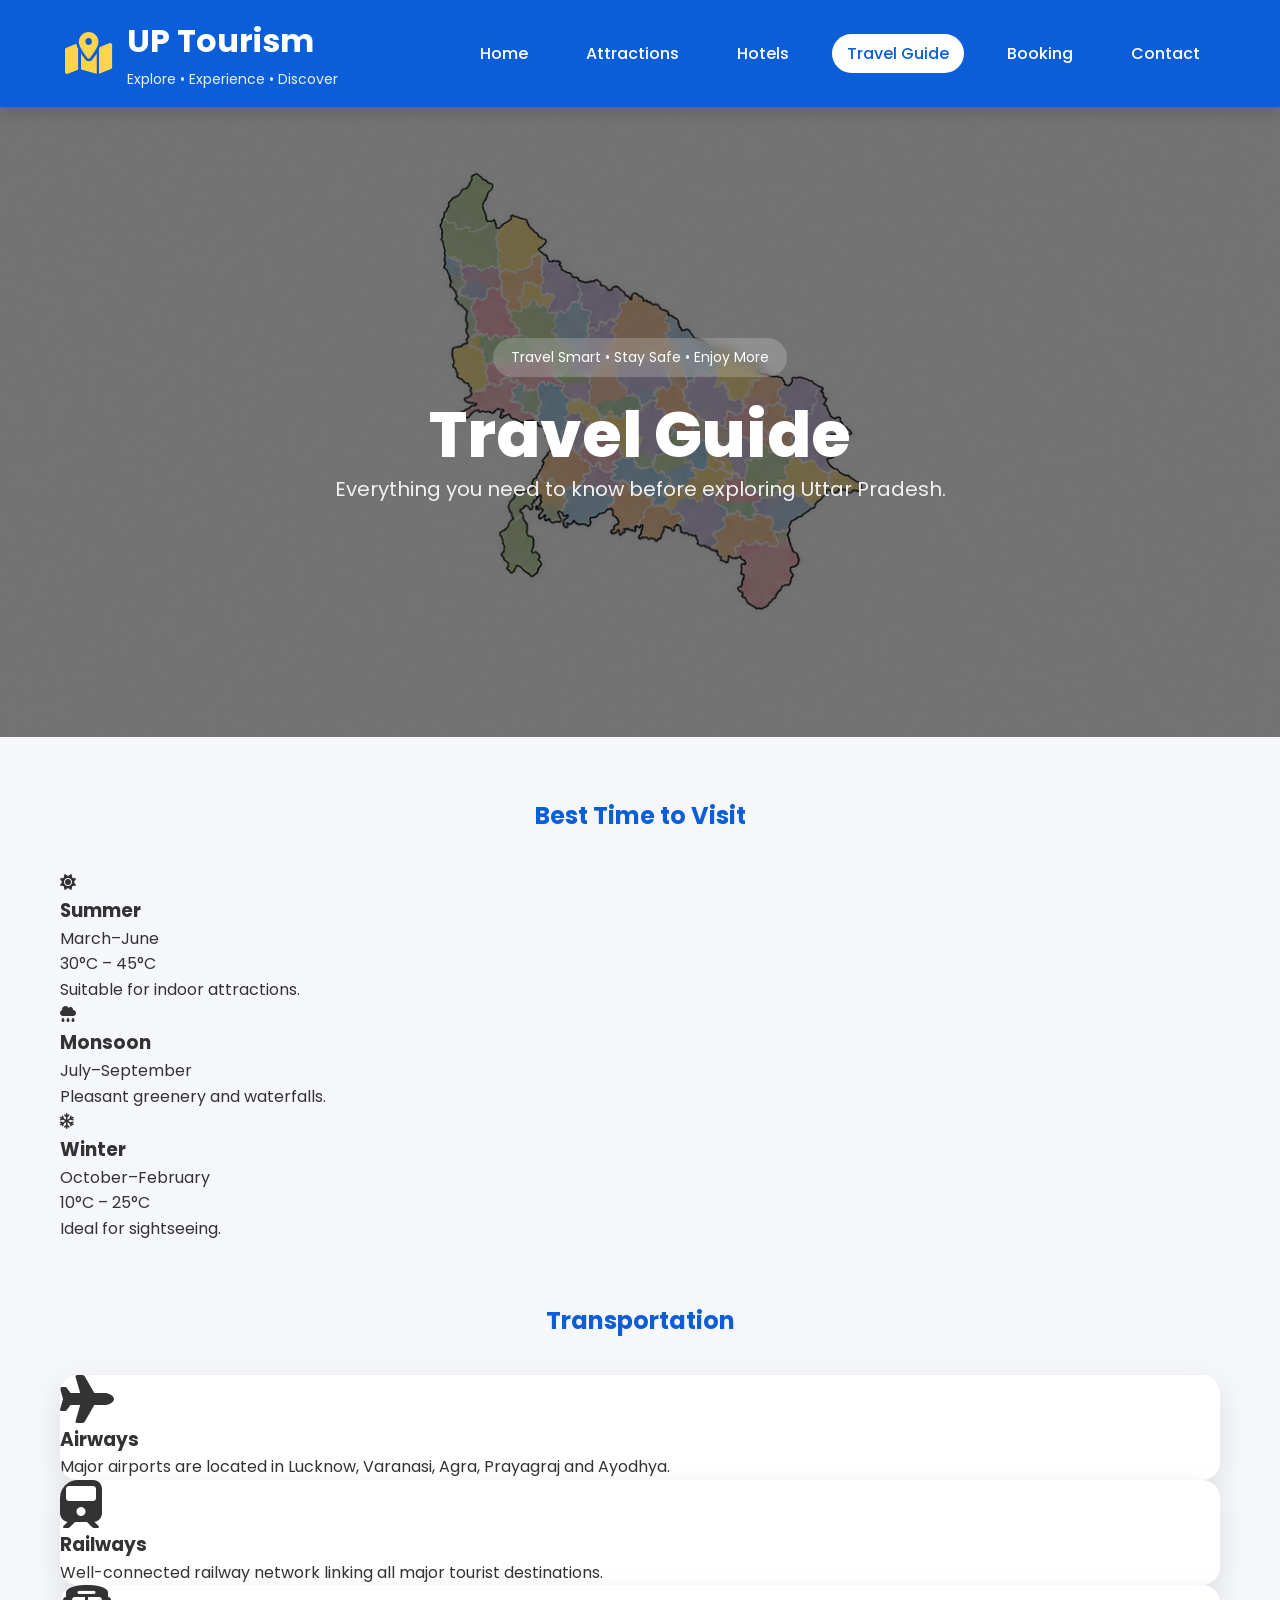
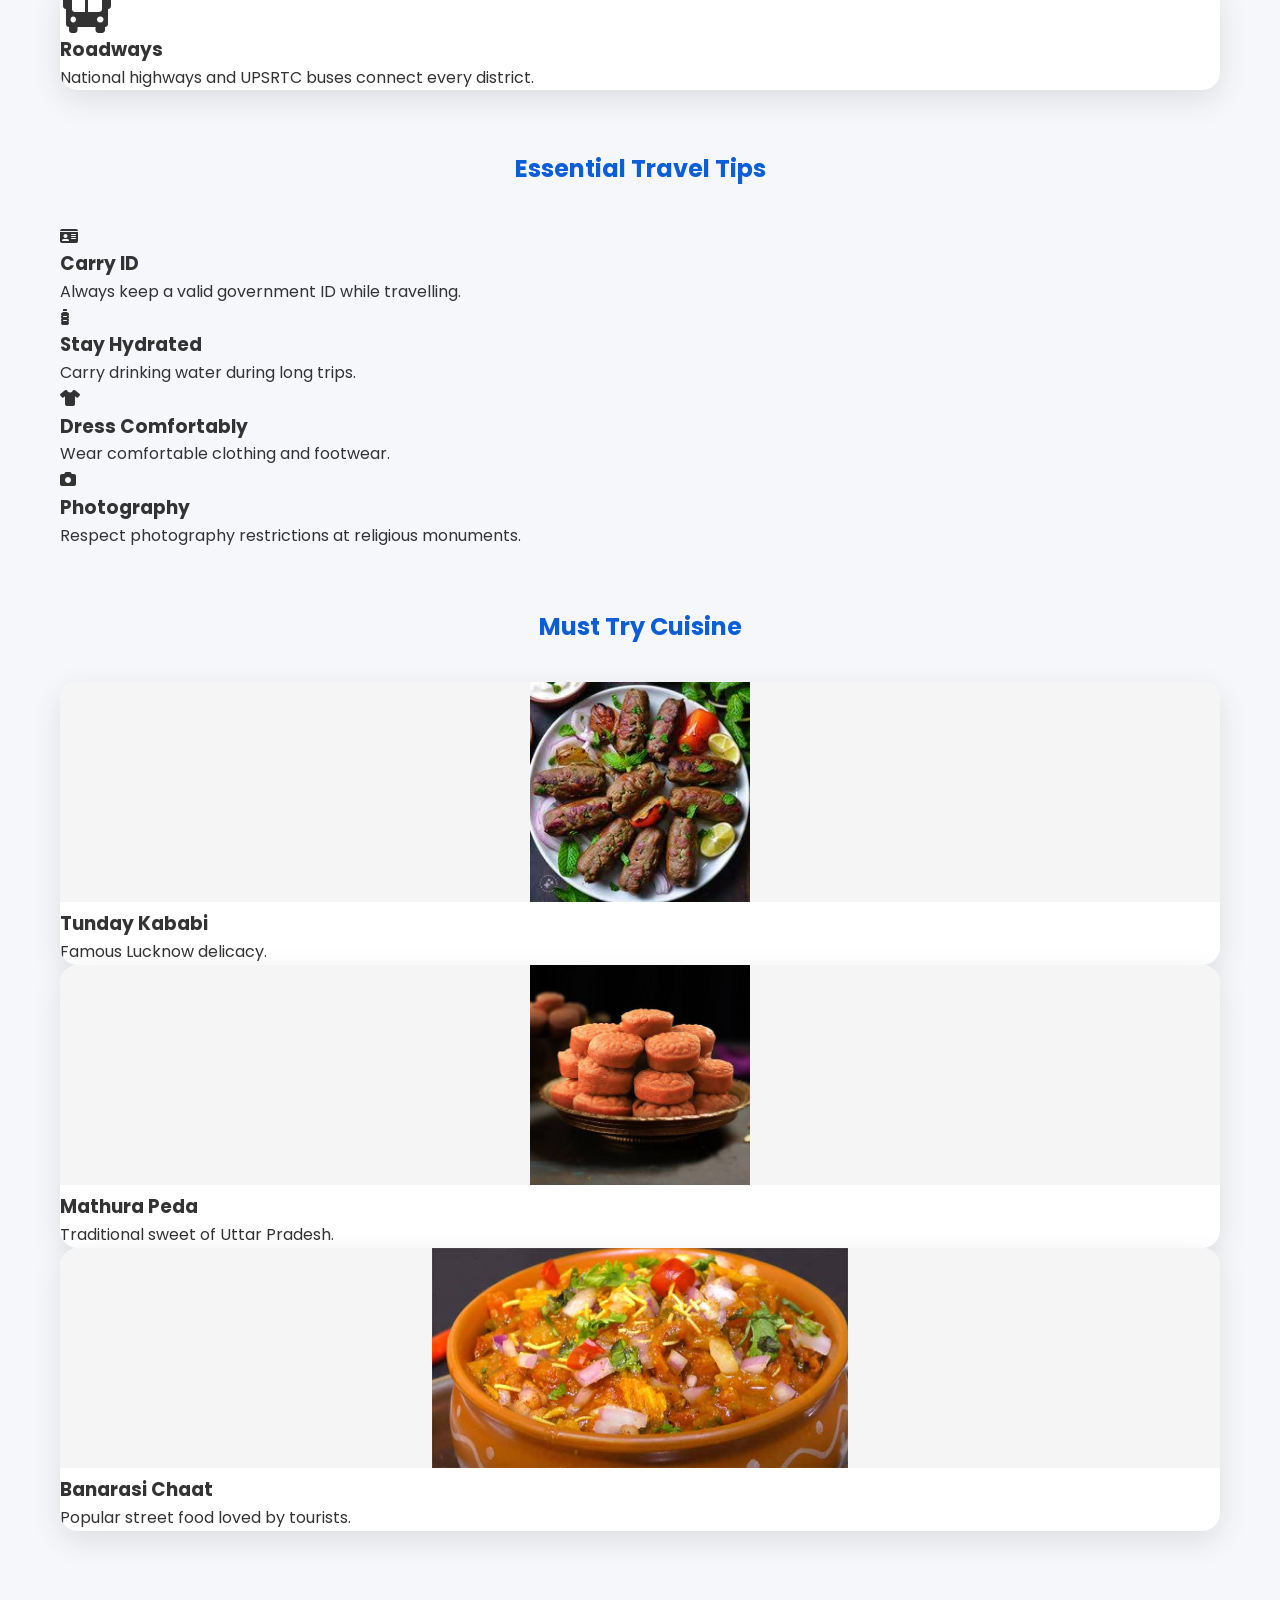
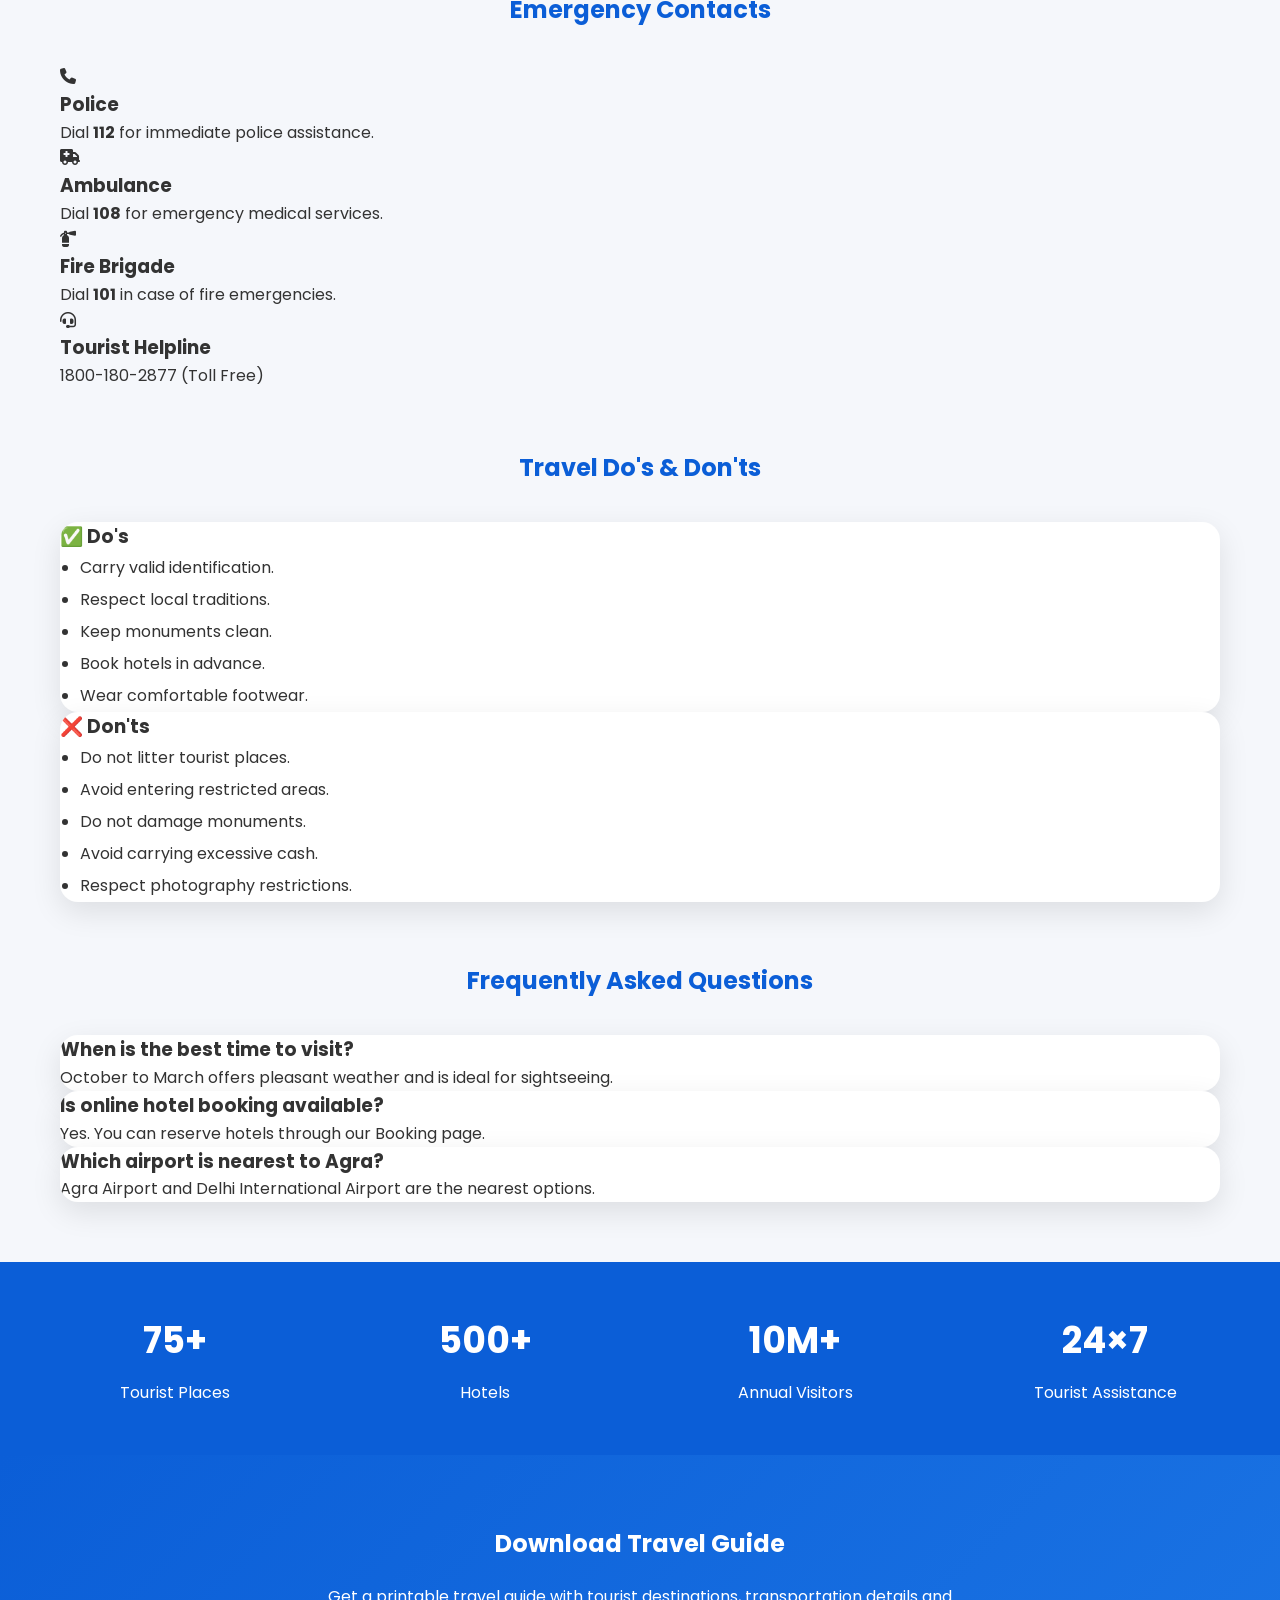
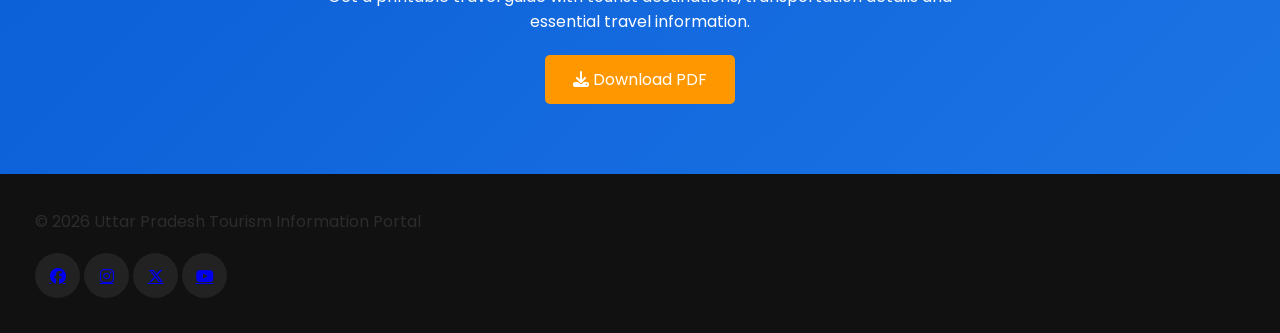
==== guides.html @ f246dde7 "Initial commit" ====
<!DOCTYPE html>
<html lang="en">

<head>

<meta charset="UTF-8">

<meta name="viewport" content="width=device-width, initial-scale=1.0">

<title>Travel Guide | Uttar Pradesh Tourism</title>

<link rel="stylesheet" href="css/style.css">

<link rel="preconnect" href="https://fonts.googleapis.com">

<link rel="preconnect" href="https://fonts.gstatic.com" crossorigin>

<link href="https://fonts.googleapis.com/css2?family=Poppins:wght@300;400;500;600;700&display=swap" rel="stylesheet">

<link rel="stylesheet" href="https://cdnjs.cloudflare.com/ajax/libs/font-awesome/6.7.1/css/all.min.css">

</head>

<body>

<header>

<nav>

<div class="logo">

<i class="fa-solid fa-map-location-dot"></i>

<div>

<h2>UP Tourism</h2>

<small>Explore • Experience • Discover</small>

</div>

</div>

<ul>

<li><a href="index.html">Home</a></li>

<li><a href="attractions.html">Attractions</a></li>

<li><a href="hotels.html">Hotels</a></li>

<li><a href="guides.html" class="active">Travel Guide</a></li>

<li><a href="booking.html">Booking</a></li>

<li><a href="contact.html">Contact</a></li>

</ul>

</nav>

</header>

<!-- Hero -->

<section class="hero">

<div class="overlay"></div>

<div class="hero-content">

<span class="hero-tag">

Travel Smart • Stay Safe • Enjoy More

</span>

<h1>Travel Guide</h1>

<p>

Everything you need to know before exploring Uttar Pradesh.

</p>

</div>

</section>

<!-- Best Time -->

<section class="section">

<h2>Best Time to Visit</h2>

<div class="features">

<div class="feature">

<i class="fa-solid fa-sun"></i>

<h3>Summer</h3>

<p>

March–June

<br>

30°C – 45°C

<br>

Suitable for indoor attractions.

</p>

</div>

<div class="feature">

<i class="fa-solid fa-cloud-rain"></i>

<h3>Monsoon</h3>

<p>

July–September

<br>

Pleasant greenery and waterfalls.

</p>

</div>

<div class="feature">

<i class="fa-regular fa-snowflake"></i>

<h3>Winter</h3>

<p>

October–February

<br>

10°C – 25°C

<br>

Ideal for sightseeing.

</p>

</div>

</div>

</section>

<!-- Transportation -->

<section class="section">

<h2>Transportation</h2>

<div class="cards">

<div class="card">

<i class="fa-solid fa-plane fa-3x"></i>

<h3>Airways</h3>

<p>

Major airports are located in Lucknow,
Varanasi, Agra, Prayagraj and Ayodhya.

</p>

</div>

<div class="card">

<i class="fa-solid fa-train fa-3x"></i>

<h3>Railways</h3>

<p>

Well-connected railway network linking
all major tourist destinations.

</p>

</div>

<div class="card">

<i class="fa-solid fa-bus fa-3x"></i>

<h3>Roadways</h3>

<p>

National highways and UPSRTC buses
connect every district.

</p>

</div>

</div>

</section>

<!-- Travel Tips -->

<section class="section why">

<h2>Essential Travel Tips</h2>

<div class="features">

<div class="feature">

<i class="fa-solid fa-id-card"></i>

<h3>Carry ID</h3>

<p>

Always keep a valid government ID
while travelling.

</p>

</div>

<div class="feature">

<i class="fa-solid fa-bottle-water"></i>

<h3>Stay Hydrated</h3>

<p>

Carry drinking water during long trips.

</p>

</div>

<div class="feature">

<i class="fa-solid fa-shirt"></i>

<h3>Dress Comfortably</h3>

<p>

Wear comfortable clothing and footwear.

</p>

</div>

<div class="feature">

<i class="fa-solid fa-camera"></i>

<h3>Photography</h3>

<p>

Respect photography restrictions at
religious monuments.

</p>

</div>

</div>

</section>

<!-- Local Food -->

<section class="section">

<h2>Must Try Cuisine</h2>

<div class="cards">

<div class="card">

<img src="images/kebab.jpg">

<h3>Tunday Kababi</h3>

<p>

Famous Lucknow delicacy.

</p>

</div>

<div class="card">

<img src="images/peda.jpg">

<h3>Mathura Peda</h3>

<p>

Traditional sweet of Uttar Pradesh.

</p>

</div>

<div class="card">

<img src="images/chaat.jpg">

<h3>Banarasi Chaat</h3>

<p>

Popular street food loved by tourists.

</p>

</div>

</div>

</section>
<!-- ================= Emergency Contacts ================= -->

<section class="section">

    <h2>Emergency Contacts</h2>

    <div class="features">

        <div class="feature">

            <i class="fa-solid fa-phone"></i>

            <h3>Police</h3>

            <p>Dial <strong>112</strong> for immediate police assistance.</p>

        </div>

        <div class="feature">

            <i class="fa-solid fa-truck-medical"></i>

            <h3>Ambulance</h3>

            <p>Dial <strong>108</strong> for emergency medical services.</p>

        </div>

        <div class="feature">

            <i class="fa-solid fa-fire-extinguisher"></i>

            <h3>Fire Brigade</h3>

            <p>Dial <strong>101</strong> in case of fire emergencies.</p>

        </div>

        <div class="feature">

            <i class="fa-solid fa-headset"></i>

            <h3>Tourist Helpline</h3>

            <p>1800-180-2877 (Toll Free)</p>

        </div>

    </div>

</section>

<!-- ================= Do's & Don'ts ================= -->

<section class="section why">

    <h2>Travel Do's & Don'ts</h2>

    <div class="cards">

        <div class="card">

            <h3>✅ Do's</h3>

            <ul style="padding-left:20px; line-height:2;">

                <li>Carry valid identification.</li>

                <li>Respect local traditions.</li>

                <li>Keep monuments clean.</li>

                <li>Book hotels in advance.</li>

                <li>Wear comfortable footwear.</li>

            </ul>

        </div>

        <div class="card">

            <h3>❌ Don'ts</h3>

            <ul style="padding-left:20px; line-height:2;">

                <li>Do not litter tourist places.</li>

                <li>Avoid entering restricted areas.</li>

                <li>Do not damage monuments.</li>

                <li>Avoid carrying excessive cash.</li>

                <li>Respect photography restrictions.</li>

            </ul>

        </div>

    </div>

</section>

<!-- ================= FAQs ================= -->

<section class="section">

    <h2>Frequently Asked Questions</h2>

    <div class="cards">

        <div class="card">

            <h3>When is the best time to visit?</h3>

            <p>

                October to March offers pleasant weather and is ideal
                for sightseeing.

            </p>

        </div>

        <div class="card">

            <h3>Is online hotel booking available?</h3>

            <p>

                Yes. You can reserve hotels through our Booking page.

            </p>

        </div>

        <div class="card">

            <h3>Which airport is nearest to Agra?</h3>

            <p>

                Agra Airport and Delhi International Airport are the
                nearest options.

            </p>

        </div>

    </div>

</section>

<!-- ================= Statistics ================= -->

<section class="stats">

    <div>

        <h2>75+</h2>

        <p>Tourist Places</p>

    </div>

    <div>

        <h2>500+</h2>

        <p>Hotels</p>

    </div>

    <div>

        <h2>10M+</h2>

        <p>Annual Visitors</p>

    </div>

    <div>

        <h2>24×7</h2>

        <p>Tourist Assistance</p>

    </div>

</section>

<!-- ================= Download Guide ================= -->

<section class="newsletter">

    <h2>Download Travel Guide</h2>

    <p>

        Get a printable travel guide with tourist destinations,
        transportation details and essential travel information.

    </p>

    <a href="#" class="btn">

        <i class="fa-solid fa-download"></i>

        Download PDF

    </a>

</section>

<!-- ================= Footer ================= -->

<footer>

    <p>

        © 2026 Uttar Pradesh Tourism Information Portal

    </p>

    <div class="social">

        <a href="#"><i class="fab fa-facebook"></i></a>

        <a href="#"><i class="fab fa-instagram"></i></a>

        <a href="#"><i class="fab fa-x-twitter"></i></a>

        <a href="#"><i class="fab fa-youtube"></i></a>

    </div>

</footer>

<button id="topBtn" onclick="topFunction()">

    <i class="fa-solid fa-arrow-up"></i>

</button>

<script src="js/script.js"></script>

</body>

</html>
---- css/style.css ----
/* ===========================
   Uttar Pradesh Tourism Portal
   Main Stylesheet
=========================== */

/* Google Font */
@import url('https://fonts.googleapis.com/css2?family=Poppins:wght@300;400;500;600;700;800&display=swap');

/* Reset */
*{
    margin:0;
    padding:0;
    box-sizing:border-box;
    font-family:'Poppins',sans-serif;
}

html{
    scroll-behavior:smooth;
}

body{
    background:#f5f7fb;
    color:#333;
    line-height:1.6;
}

/* ---------------- Navbar ---------------- */

header{
    position:sticky;
    top:0;
    z-index:1000;
    background:#0b5ed7;
    box-shadow:0 5px 15px rgba(0,0,0,.15);
}

nav{
    max-width:1200px;
    margin:auto;
    display:flex;
    justify-content:space-between;
    align-items:center;
    padding:15px 25px;
}

.logo{
    display:flex;
    align-items:center;
    gap:15px;
    color:white;
}

.logo i{
    font-size:42px;
    color:#ffd54f;
}

.logo h2{
    font-size:32px;
    font-weight:700;
}

.logo small{
    color:#e8f0ff;
    font-size:14px;
}

nav ul{
    display:flex;
    align-items:center;
    list-style:none;
    gap:28px;
    margin:0;
    padding:0;
}

nav ul li{
    margin:0;
}

nav ul li a{
    color:white;
    text-decoration:none;
    font-weight:500;
    padding:8px 15px;
    border-radius:30px;
    transition:.3s;
}

nav ul li a:hover,
nav ul li a.active{
    background:#ffffff;
    color:#0b5ed7;
}
/* ---------------- Hero ---------------- */

.hero{

    position:relative;
    height:70vh;

    background:url("../images/hero1.jpg")
    center center/cover no-repeat;

    display:flex;
    justify-content:center;
    align-items:center;
    text-align:center;

    overflow:hidden;

}

.overlay{

    position:absolute;
    inset:0;
    background:linear-gradient(rgba(0,0,0,.55),
    rgba(0,0,0,.55));

}

.hero-content{

    position:relative;
    z-index:2;
    max-width:750px;
    color:white;

}

.hero-tag{

    display:inline-block;
    background:rgba(255,255,255,.2);
    padding:8px 18px;
    border-radius:30px;
    margin-bottom:20px;
    font-size:14px;
    backdrop-filter:blur(5px);

}

.hero h1{
    font-size:64px;
    font-weight:800;
    line-height:1.2;
}

.hero p{
    font-size:20px;
    color:#f1f1f1;
}

.hero-buttons{

    margin-top:20px;

}

.hero-content{
    animation:fadeUp 1s ease;
}

@keyframes fadeUp{

    from{
        opacity:0;
        transform:translateY(50px);
    }

    to{
        opacity:1;
        transform:translateY(0);
    }

}

/* Search */

.search-box{
    display:flex;
    justify-content:center;
    margin-bottom:25px;
}

.search-box input{

    width:320px;
    padding:12px;
    border:none;
    border-radius:5px 0 0 5px;
    outline:none;

}

.search-box button{

    background:#ff9800;
    color:#fff;
    border:none;
    padding:12px 18px;
    cursor:pointer;
    border-radius:0 5px 5px 0;

}

.search-box button:hover{

    background:#e68900;

}

/* Button */

.btn{

    display:inline-block;
    background:#ff9800;
    color:white;
    padding:12px 28px;
    text-decoration:none;
    border-radius:5px;
    transition:.3s;

}

.btn:hover{

    background:#e68900;
    transform:translateY(-2px);

}

.btn-outline{

    background:transparent;
    border:2px solid white;
    margin-left:15px;

}

.btn-outline:hover{

    background:white;
    color:#0b5ed7;

}
/* ---------------- Sections ---------------- */

.section{

    max-width:1200px;
    margin:60px auto;
    padding:0 20px;

}

.section h2{

    text-align:center;
    color:#0b5ed7;
    margin-bottom:35px;

}
.section-text{

    text-align:center;

    max-width:700px;

    margin:0 auto 40px;

    color:#666;

}

/* ---------------- Cards ---------------- */

.card{

    background:white;
    border-radius:18px;
    overflow:hidden;

    transition:.4s;

    box-shadow:0 10px 30px rgba(0,0,0,.1);

}

.card:hover{

    transform:translateY(-12px);

    box-shadow:0 20px 45px rgba(0,0,0,.2);

}

.card img{

    height:220px;
    width:100%;
    object-fit:cover;

    transition:.4s;

}

.card:hover img{

    transform:scale(1.08);

}

.card-content{

    padding:20px;

}

.card-content h3{

    margin-bottom:10px;

}

.card-content p{

    color:#666;
    margin-bottom:15px;

}

.card-content a{

    color:#0b5ed7;
    font-weight:600;
    text-decoration:none;

}

.card{
    cursor:pointer;
}

.card img{
    transition:.4s;
}

.card:hover img{
    transform:scale(1.08);
}

/* ---------------- Features ---------------- */

.feature{
    transition:.35s;
}

.feature:hover{
    transform:translateY(-12px);
    box-shadow:0 15px 35px rgba(0,0,0,.15);
}

.feature i{

    transition:.3s;

}

.feature:hover i{

    transform:rotate(10deg) scale(1.15);

}

/* ---------------- Statistics ---------------- */

.stats{

    background:#0b5ed7;
    color:white;
    display:grid;
    grid-template-columns:repeat(auto-fit,minmax(200px,1fr));
    text-align:center;
    padding:50px 20px;
    margin-top:60px;

}

.stats h2{

    font-size:36px;

}

.stats p{

    margin-top:10px;

}
.stat-box{

    padding:25px;

}

.stat-box h2{

    font-size:48px;

    margin-bottom:10px;

}

/* ---------------- Footer ---------------- */

footer{

    background:#111;

    padding:35px;

}

footer p{

    opacity:.8;

}

.social{

    margin-top:18px;

}

.social a{

    display:inline-flex;

    justify-content:center;

    align-items:center;

    width:45px;

    height:45px;

    background:#222;

    border-radius:50%;

}

.social a:hover{

    transform:translateY(-5px);

}

/* ---------------- Responsive ---------------- */

@media(max-width:768px){

nav{

flex-direction:column;

}

nav ul{

margin-top:15px;
flex-wrap:wrap;
justify-content:center;

}

nav ul li{

margin:8px 10px;

}

.hero h1{

font-size:36px;

}

.hero p{

font-size:16px;

}

.search-box{

flex-direction:column;
align-items:center;

}

.search-box input{

width:100%;
max-width:320px;
border-radius:5px;
margin-bottom:10px;

}

.search-box button{

border-radius:5px;
width:120px;

}

}
#topBtn{
    position:fixed;
    bottom:20px;
    right:20px;
    background:#0b5ed7;
    color:white;
    border:none;
    padding:12px 16px;
    font-size:20px;
    border-radius:50%;
    cursor:pointer;
    display:none;
    box-shadow:0 4px 10px rgba(0,0,0,.3);
}

#topBtn:hover{
    background:#ff9800;
}

.newsletter{

    background:linear-gradient(135deg,#0b5ed7,#1b74e4);

    color:white;

    text-align:center;

    padding:70px 20px;

}

.newsletter p{

    margin:20px auto;

    max-width:650px;

}

.newsletter-box{

    display:flex;

    justify-content:center;

    flex-wrap:wrap;

    gap:10px;

    margin-top:30px;

}

.newsletter-box input{

    width:330px;

    padding:14px;

    border:none;

    border-radius:6px;

    outline:none;

}

.newsletter-box button{

    padding:14px 30px;

    border:none;

    background:#ff9800;

    color:white;

    cursor:pointer;

    border-radius:6px;

    transition:.3s;

}

.newsletter-box button:hover{

    background:#e68900;

}

.fade{

    opacity:0;

    transform:translateY(40px);

    transition:all .8s ease;

}

.fade.show{

    opacity:1;

    transform:translateY(0);

}
.admin-table{

    width:100%;

    border-collapse:collapse;

    background:#fff;

    border-radius:10px;

    overflow:hidden;

    box-shadow:0 5px 15px rgba(0,0,0,.1);

}

.admin-table th{

    background:#0b5ed7;

    color:#fff;

    padding:15px;

    text-align:left;

}

.admin-table td{

    padding:15px;

    border-bottom:1px solid #eee;

}

.admin-table tr:hover{

    background:#f5f7fb;

}

.status{

    padding:6px 12px;

    border-radius:20px;

    font-size:13px;

    font-weight:600;

}

.confirmed{

    background:#d4edda;

    color:#155724;

}

.pending{

    background:#fff3cd;

    color:#856404;

}

.cancelled{

    background:#f8d7da;

    color:#721c24;

}
/* ================= Admin Login ================= */

.login-page{

height:100vh;

display:flex;

justify-content:center;

align-items:center;

background:linear-gradient(rgba(0,0,0,.55),rgba(0,0,0,.55)),
url("../images/tajmahal.jpg") center/cover;

}

.login-box{

width:400px;

background:rgba(255,255,255,.95);

padding:40px;

border-radius:20px;

text-align:center;

box-shadow:0 20px 40px rgba(0,0,0,.25);

backdrop-filter:blur(8px);

}

.login-icon{

width:90px;

height:90px;

margin:auto;

border-radius:50%;

background:#0b5ed7;

display:flex;

align-items:center;

justify-content:center;

color:white;

font-size:40px;

margin-bottom:20px;

}

.login-box h1{

color:#0b5ed7;

margin-bottom:5px;

}

.login-box p{

margin-bottom:30px;

color:#666;

}

.input-box{

display:flex;

align-items:center;

background:#f5f5f5;

border-radius:30px;

padding:0 15px;

margin-bottom:20px;

border:1px solid #ddd;

}

.input-box i{

color:#0b5ed7;

margin-right:10px;

}

.input-box input{

width:100%;

padding:14px;

border:none;

background:none;

outline:none;

font-size:15px;

}

.input-box:focus-within{

border-color:#0b5ed7;

box-shadow:0 0 10px rgba(11,94,215,.25);

}

.remember{

text-align:left;

margin-bottom:20px;

font-size:14px;

}

.login-btn{

width:100%;

padding:14px;

border:none;

border-radius:30px;

background:#0b5ed7;

color:white;

font-size:17px;

font-weight:600;

cursor:pointer;

transition:.3s;

}

.login-btn:hover{

background:#0849a6;

transform:translateY(-3px);

}

.back-home{

display:block;

margin-top:20px;

text-decoration:none;

color:#0b5ed7;

font-weight:600;

}

.back-home:hover{

color:#ff9800;

}
.card img{

    width:100%;

    height:220px;

    object-fit:contain;

    background:#f5f5f5;

}
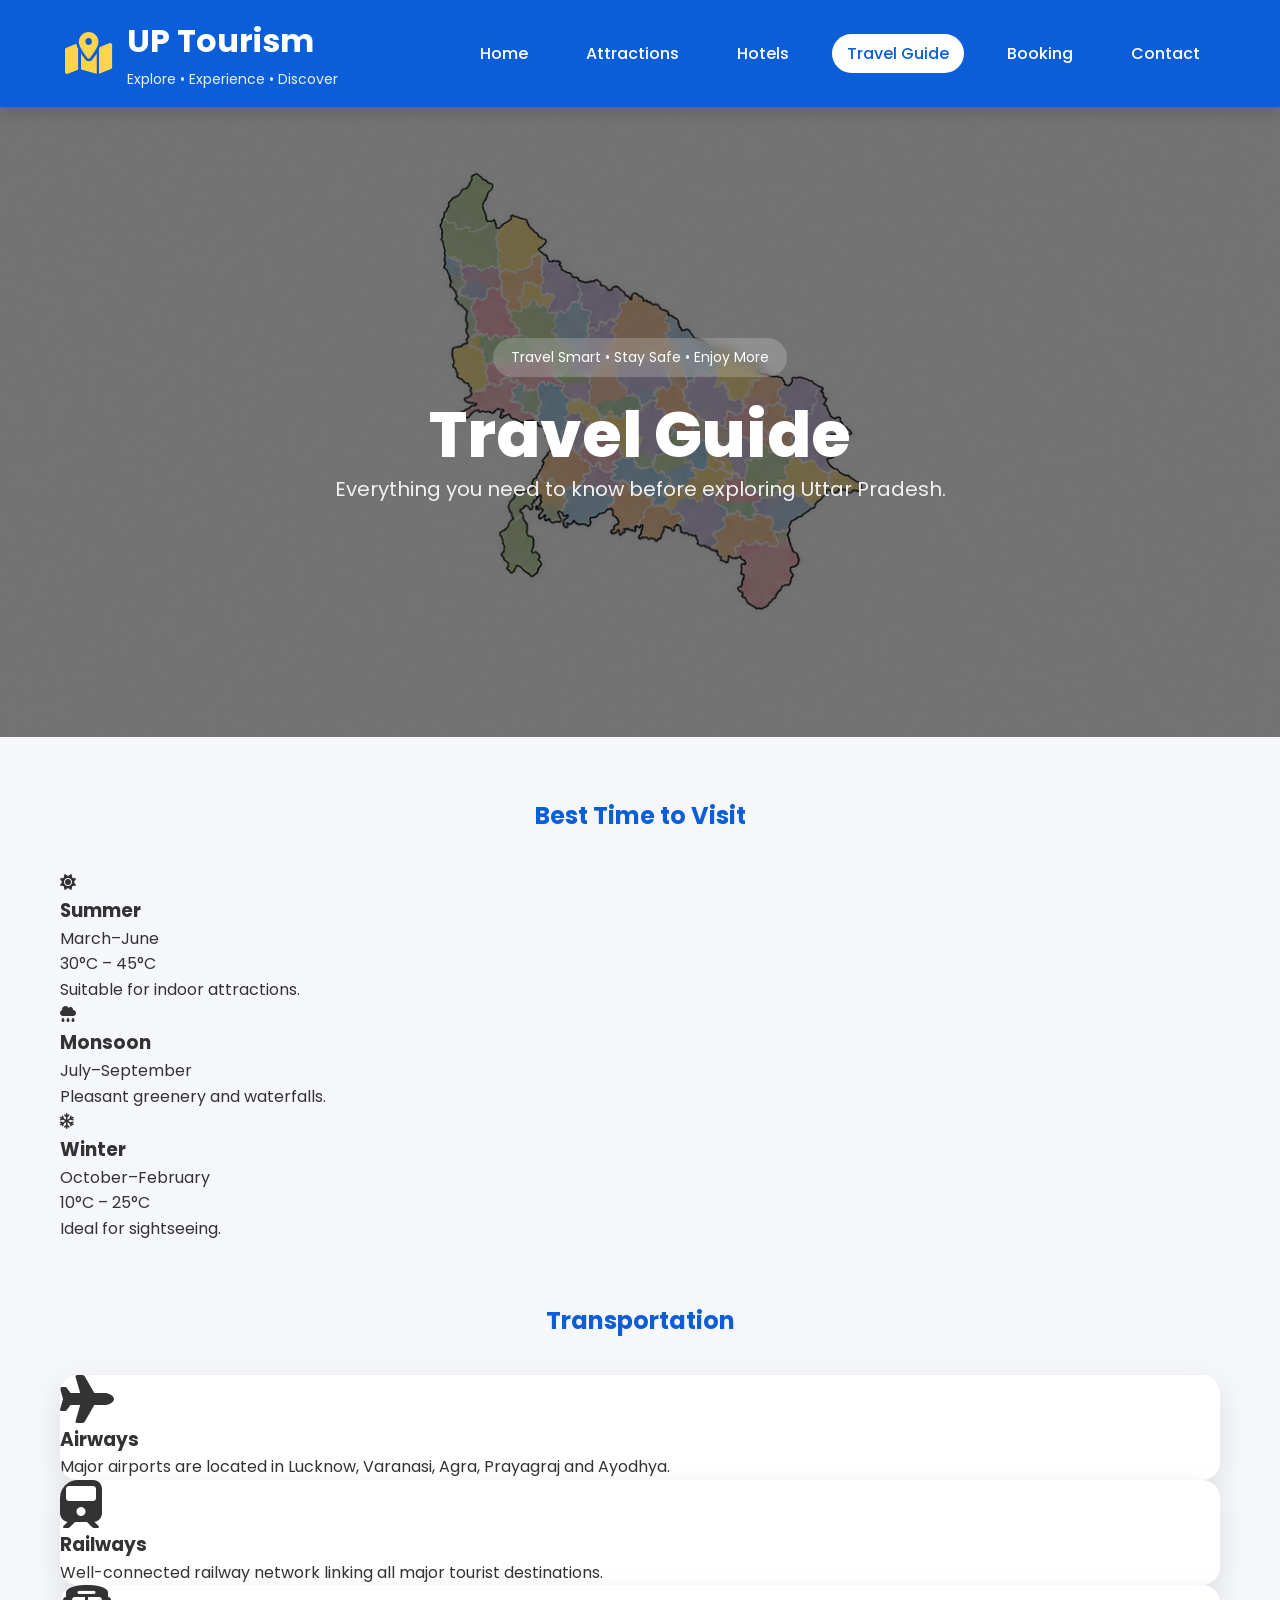
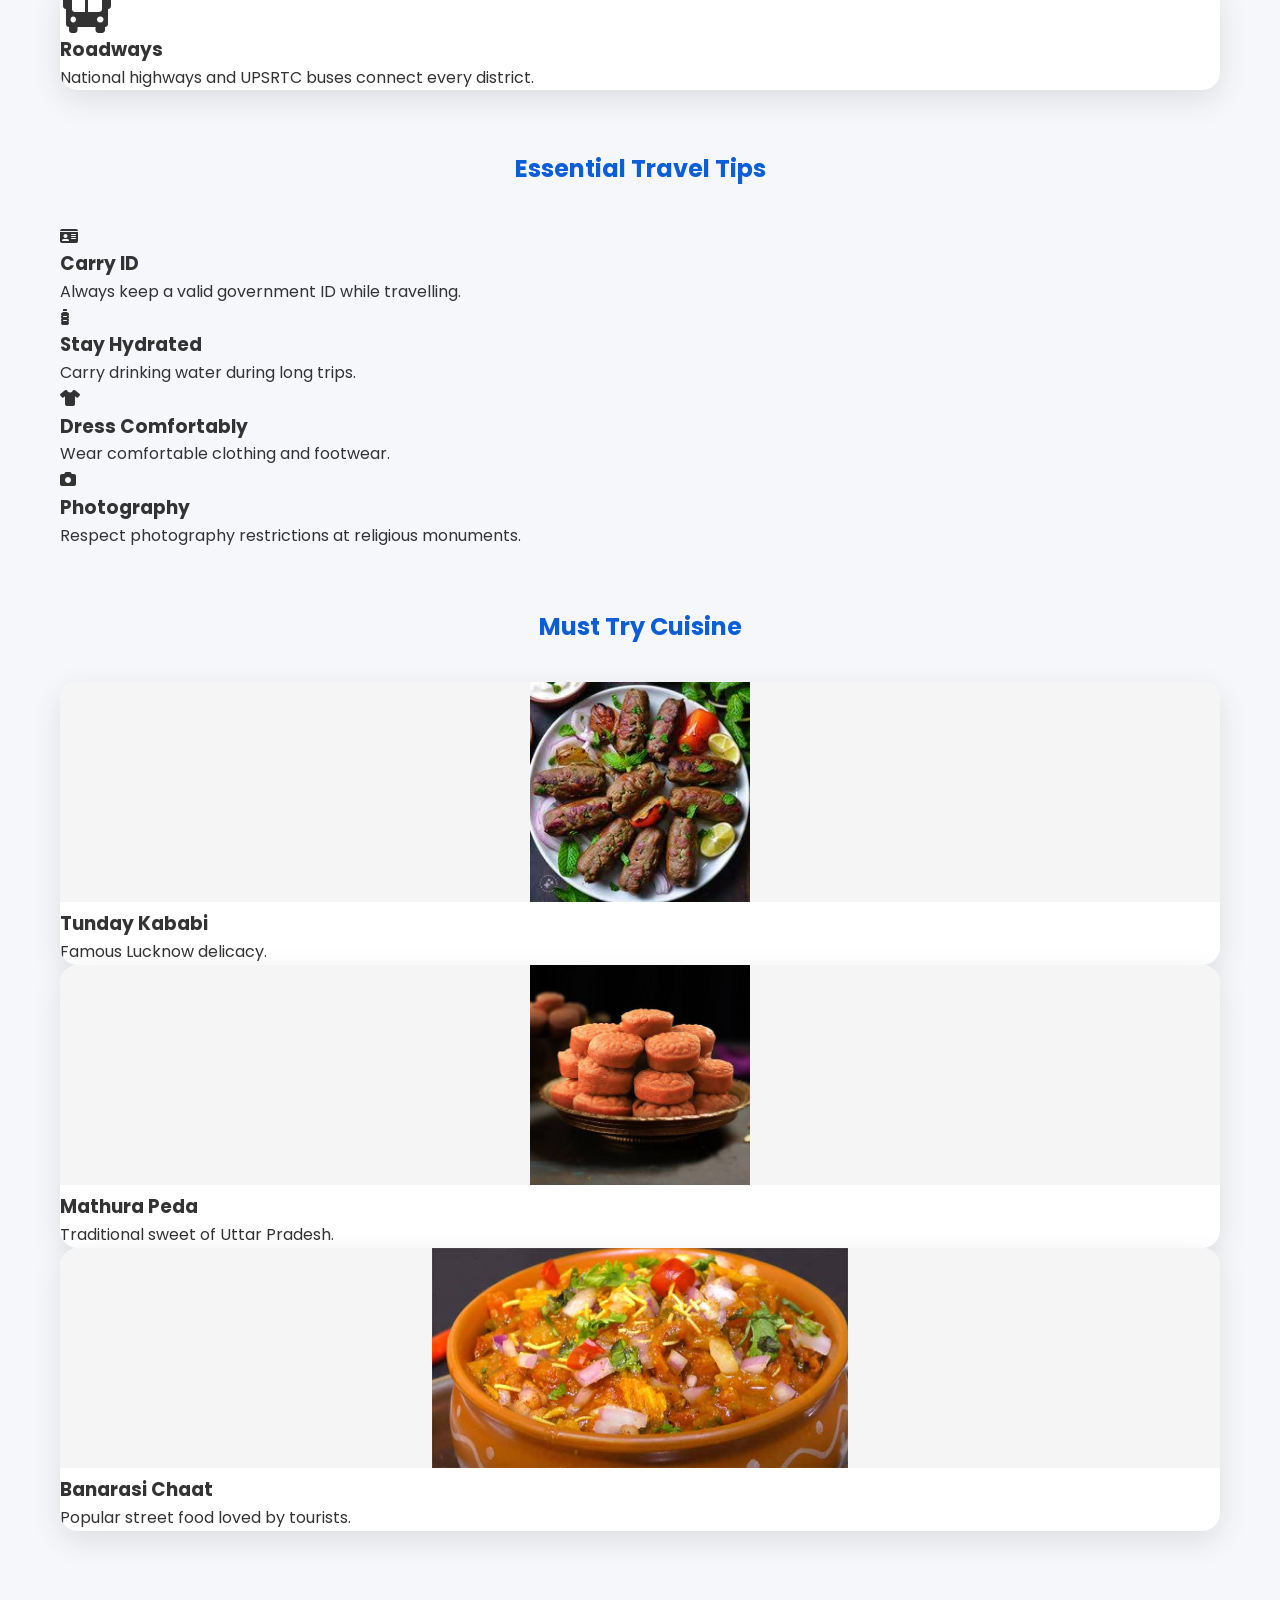
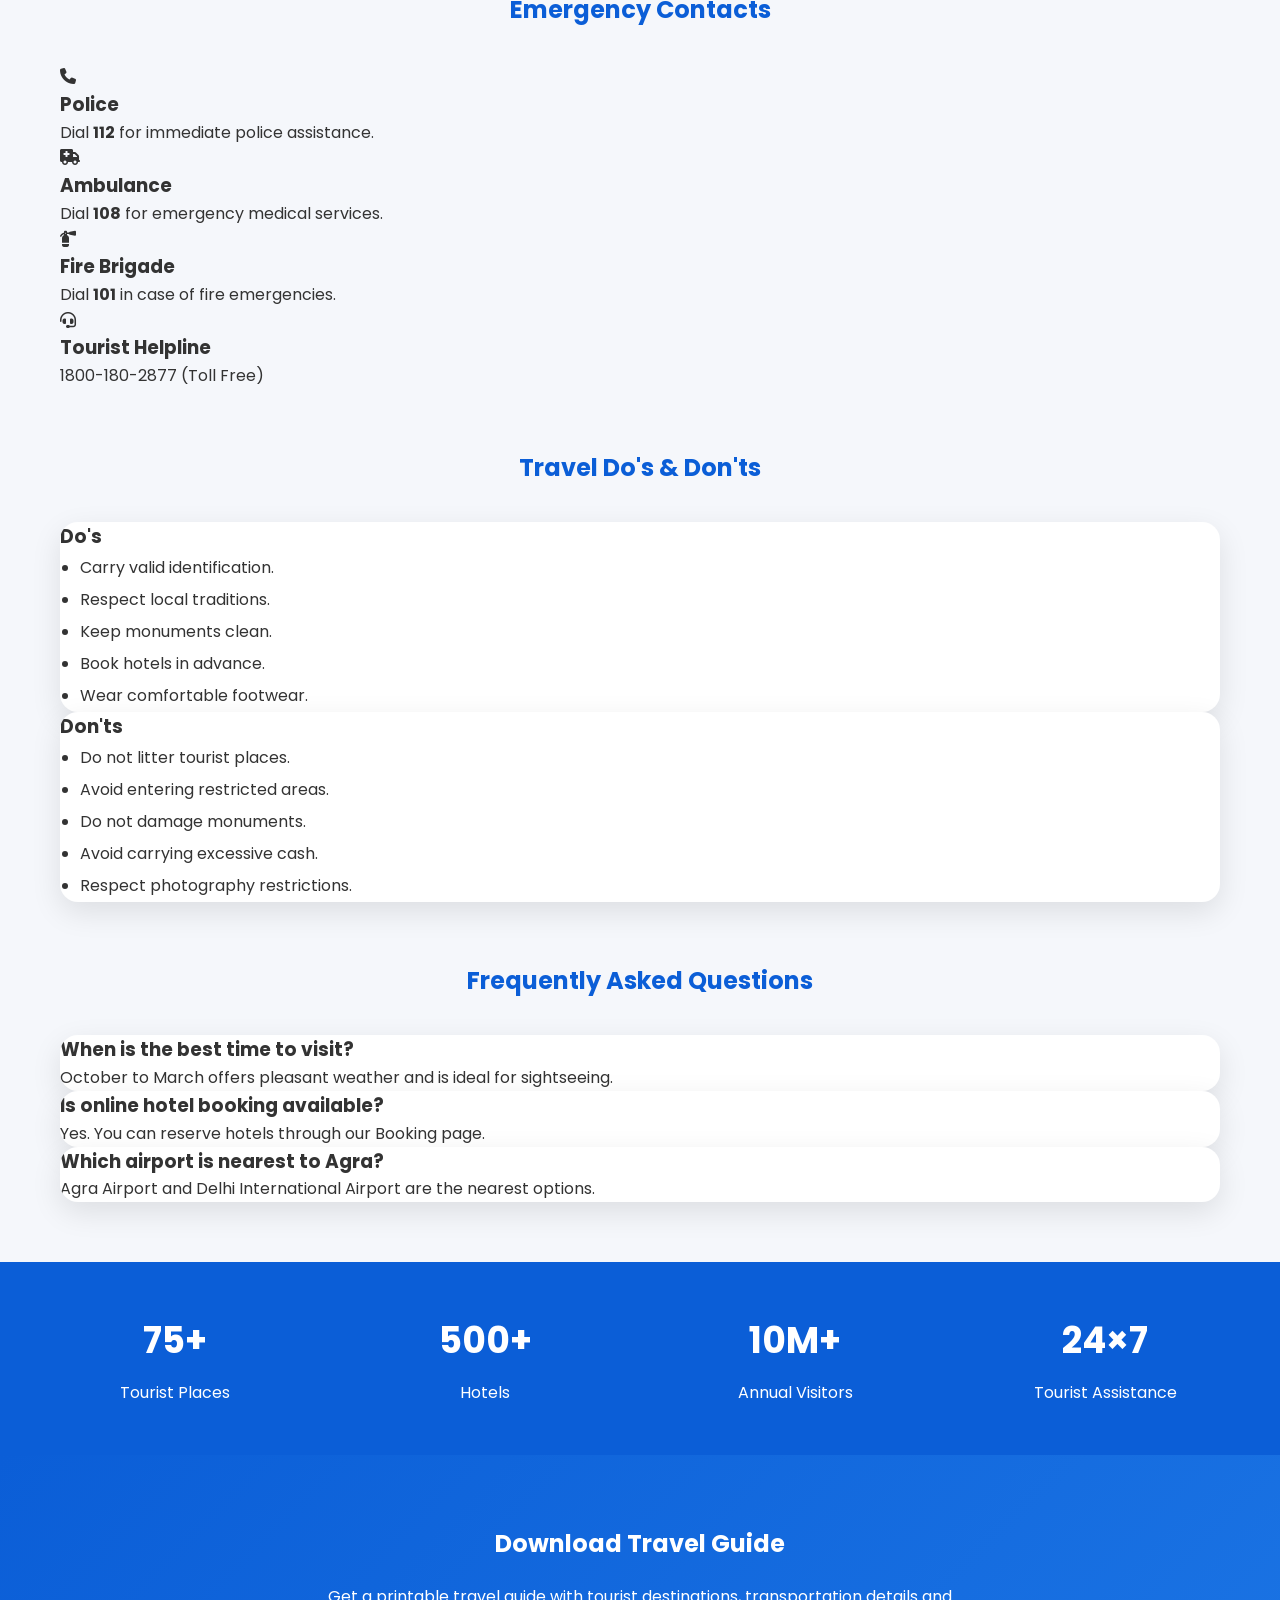
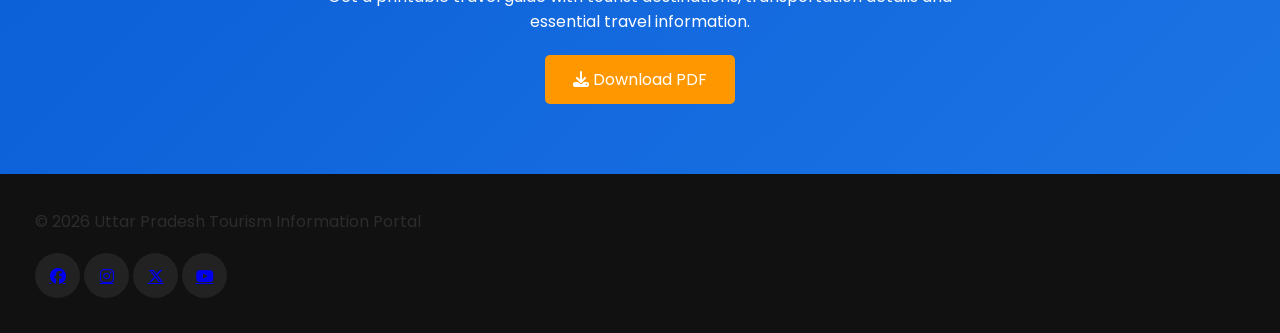
==== commit 5584db27: "Added Kubernetes files and updated Jenkins pipeline" ====
--- a/guides.html
+++ b/guides.html
@@ -403,7 +403,7 @@
 
         <div class="card">
 
-            <h3>✅ Do's</h3>
+            <h3>Do's</h3>
 
             <ul style="padding-left:20px; line-height:2;">
 
@@ -423,7 +423,7 @@
 
         <div class="card">
 
-            <h3>❌ Don'ts</h3>
+            <h3>Don'ts</h3>
 
             <ul style="padding-left:20px; line-height:2;">
 
